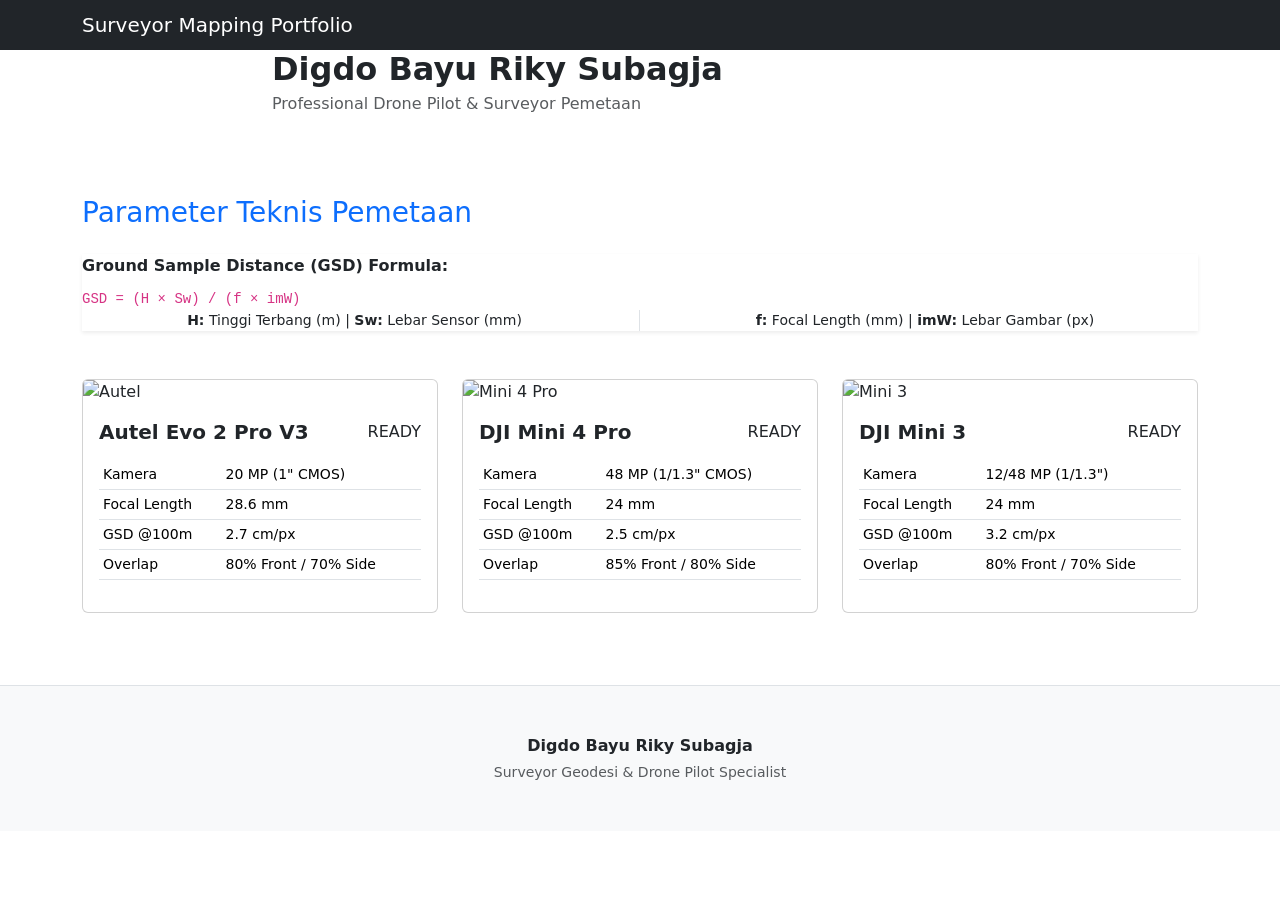
==== index.html @ f482e3e6 "Update and rename tw.html to index.html" ====
<!DOCTYPE html>
<html lang="id">
<head>
    <meta charset="UTF-8">
    <meta name="viewport" content="width=device-width, initial-scale=1.0">
    <title>Inventory Drone - Digdo Bayu</title>
    <link href="https://cdn.jsdelivr.net/npm/bootstrap@5.3.0/dist/css/bootstrap.min.css" rel="stylesheet">
    <link rel="stylesheet" href="https://cdn.jsdelivr.net/symbols/line-awesome/1.3.0/css/line-awesome.min.css">
    <link rel="stylesheet" href="style.css">
</head>
<body>

<nav class="navbar navbar-dark bg-dark">
    <div class="container">
        <span class="navbar-brand mb-0 h1">Surveyor Mapping Portfolio</span>
    </div>
</nav>

<section class="profile-section">
    <div class="container text-center text-md-start">
        <div class="row align-items-center">
            <div class="col-md-2 d-flex justify-content-center">
                <div class="profile-icon">
                    <i class="la la-user-tie"></i>
                </div>
            </div>
            <div class="col-md-10">
                <h2 class="fw-bold mb-1">Digdo Bayu Riky Subagja</h2>
                <p class="text-muted mb-0">Professional Drone Pilot & Surveyor Pemetaan</p>
                <div class="mt-2">
                    <span class="badge badge-skill">Aerial Mapping</span>
                    <span class="badge badge-skill">Topography</span>
                    <span class="badge badge-skill">GIS Specialist</span>
                </div>
            </div>
        </div>
    </div>
</section>

<div class="container mt-5">
    <div class="row mb-5">
        <div class="col-12">
            <h3 class="mb-4 text-primary">Parameter Teknis Pemetaan</h3>
            <div class="formula-box shadow-sm">
                <p class="fw-bold mb-2">Ground Sample Distance (GSD) Formula:</p>
                
                
                
                <div class="formula-code">
                    <code>GSD = (H × Sw) / (f × imW)</code>
                </div>
                <div class="row small text-center">
                    <div class="col-md-6 border-end"><strong>H:</strong> Tinggi Terbang (m) | <strong>Sw:</strong> Lebar Sensor (mm)</div>
                    <div class="col-md-6"><strong>f:</strong> Focal Length (mm) | <strong>imW:</strong> Lebar Gambar (px)</div>
                </div>
            </div>
        </div>
    </div>

    <div class="row">
        <div class="col-md-6 col-lg-4 mb-4">
            <div class="card drone-card h-100">
                <img src="https://www.autelrobotics.com/upload/2022/09/28/3e52e59e0996841e06d99723528b7673.png" class="card-img-top drone-img" alt="Autel">
                <div class="card-body">
                    <div class="d-flex justify-content-between align-items-center mb-3">
                        <h5 class="fw-bold mb-0">Autel Evo 2 Pro V3</h5>
                        <span class="badge-ready">READY</span>
                    </div>
                    <table class="table table-sm small">
                        <tr><td>Kamera</td><td>20 MP (1" CMOS)</td></tr>
                        <tr><td>Focal Length</td><td>28.6 mm</td></tr>
                        <tr><td>GSD @100m</td><td>2.7 cm/px</td></tr>
                        <tr><td>Overlap</td><td>80% Front / 70% Side</td></tr>
                    </table>
                </div>
            </div>
        </div>

        <div class="col-md-6 col-lg-4 mb-4">
            <div class="card drone-card h-100">
                <img src="https://dji-official-fe.djicdn.com/cms/uploads/04918e90e72237078345155f41249b6b.png" class="card-img-top drone-img" alt="Mini 4 Pro">
                <div class="card-body">
                    <div class="d-flex justify-content-between align-items-center mb-3">
                        <h5 class="fw-bold mb-0">DJI Mini 4 Pro</h5>
                        <span class="badge-ready">READY</span>
                    </div>
                    <table class="table table-sm small">
                        <tr><td>Kamera</td><td>48 MP (1/1.3" CMOS)</td></tr>
                        <tr><td>Focal Length</td><td>24 mm</td></tr>
                        <tr><td>GSD @100m</td><td>2.5 cm/px</td></tr>
                        <tr><td>Overlap</td><td>85% Front / 80% Side</td></tr>
                    </table>
                </div>
            </div>
        </div>

        <div class="col-md-6 col-lg-4 mb-4">
            <div class="card drone-card h-100">
                <img src="https://dji-official-fe.djicdn.com/cms/uploads/f853a6c1130d20d757049405d45d0f1a.png" class="card-img-top drone-img" alt="Mini 3">
                <div class="card-body">
                    <div class="d-flex justify-content-between align-items-center mb-3">
                        <h5 class="fw-bold mb-0">DJI Mini 3</h5>
                        <span class="badge-ready">READY</span>
                    </div>
                    <table class="table table-sm small">
                        <tr><td>Kamera</td><td>12/48 MP (1/1.3")</td></tr>
                        <tr><td>Focal Length</td><td>24 mm</td></tr>
                        <tr><td>GSD @100m</td><td>3.2 cm/px</td></tr>
                        <tr><td>Overlap</td><td>80% Front / 70% Side</td></tr>
                    </table>
                </div>
            </div>
        </div>
    </div>
</div>

<footer class="text-center py-5 mt-5 border-top bg-light">
    <p class="mb-1 fw-bold text-dark">Digdo Bayu Riky Subagja</p>
    <p class="small text-muted mb-0">Surveyor Geodesi & Drone Pilot Specialist</p>
</footer>

</body>
</html>
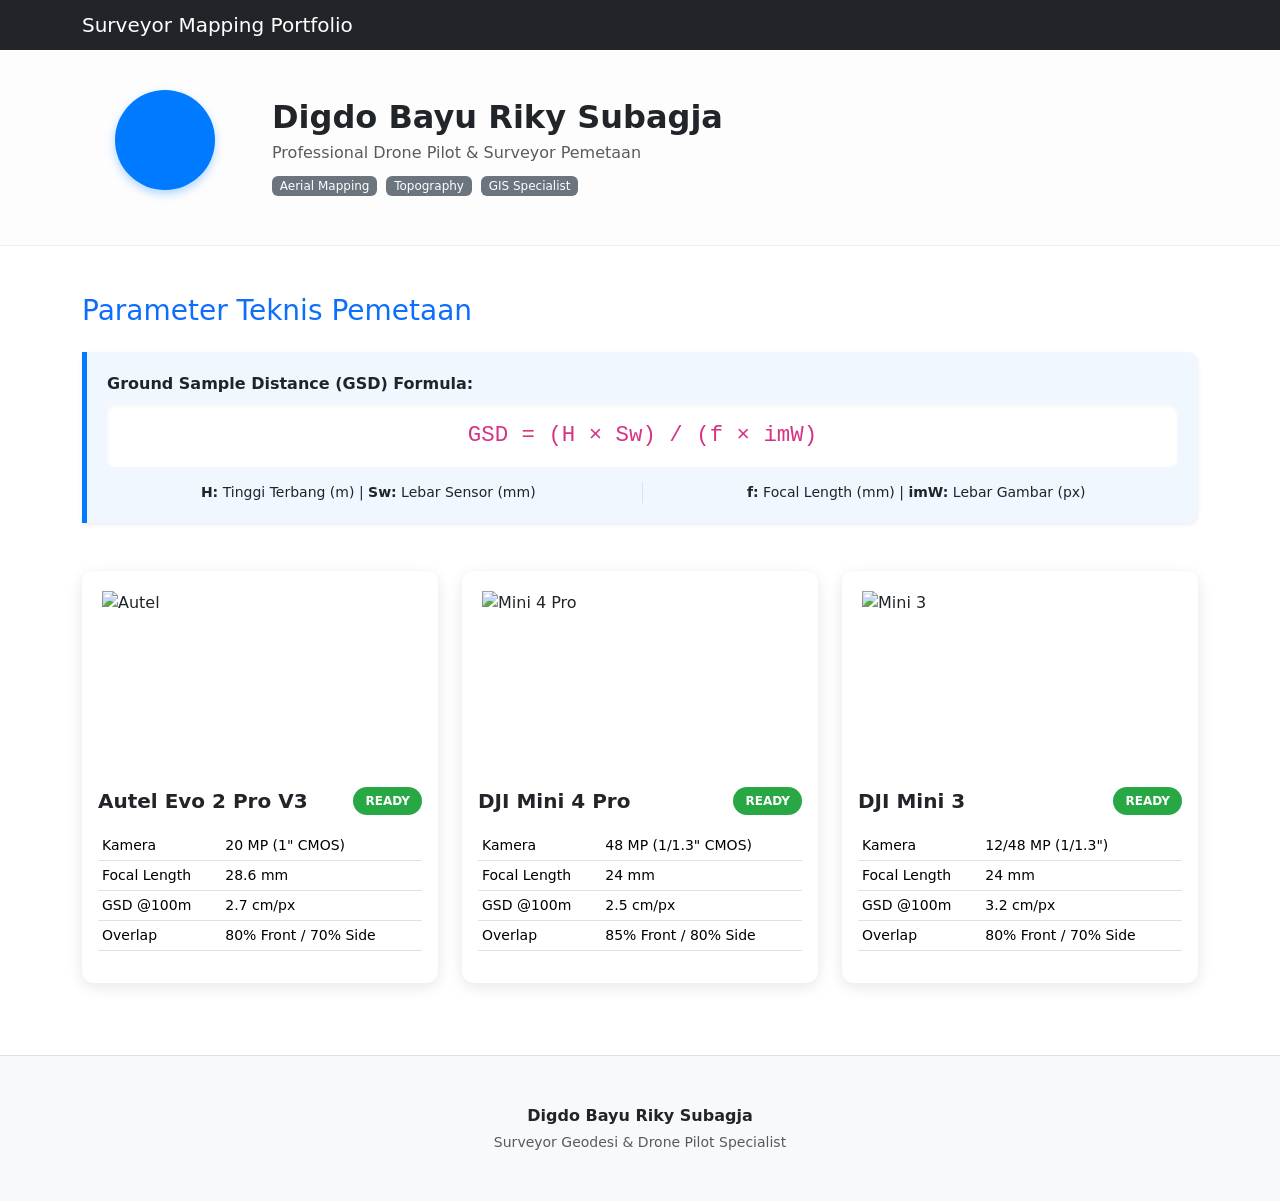
==== commit 1ad31676: "Update index.html" ====
--- a/index.html
+++ b/index.html
@@ -60,7 +60,7 @@
     <div class="row">
         <div class="col-md-6 col-lg-4 mb-4">
             <div class="card drone-card h-100">
-                <img src="https://www.autelrobotics.com/upload/2022/09/28/3e52e59e0996841e06d99723528b7673.png" class="card-img-top drone-img" alt="Autel">
+                <img src="https://lh3.googleusercontent.com/d/1zMFgp-fV4BJlzDoOBEc81m-rNoR0Uo1K" class="card-img-top drone-img" alt="Autel">
                 <div class="card-body">
                     <div class="d-flex justify-content-between align-items-center mb-3">
                         <h5 class="fw-bold mb-0">Autel Evo 2 Pro V3</h5>
@@ -78,7 +78,7 @@
 
         <div class="col-md-6 col-lg-4 mb-4">
             <div class="card drone-card h-100">
-                <img src="https://dji-official-fe.djicdn.com/cms/uploads/04918e90e72237078345155f41249b6b.png" class="card-img-top drone-img" alt="Mini 4 Pro">
+                <img src="https://lh3.googleusercontent.com/d/1L5bLSrfQDg_qd1tVdSqU0zSgm3ETyjmH" class="card-img-top drone-img" alt="Mini 4 Pro">
                 <div class="card-body">
                     <div class="d-flex justify-content-between align-items-center mb-3">
                         <h5 class="fw-bold mb-0">DJI Mini 4 Pro</h5>
@@ -96,7 +96,7 @@
 
         <div class="col-md-6 col-lg-4 mb-4">
             <div class="card drone-card h-100">
-                <img src="https://dji-official-fe.djicdn.com/cms/uploads/f853a6c1130d20d757049405d45d0f1a.png" class="card-img-top drone-img" alt="Mini 3">
+                <img src="https://lh3.googleusercontent.com/d/1iNEPipo8E_bA9l3FU5u0OFd4AMV7Y8YC" class="card-img-top drone-img" alt="Mini 3">
                 <div class="card-body">
                     <div class="d-flex justify-content-between align-items-center mb-3">
                         <h5 class="fw-bold mb-0">DJI Mini 3</h5>
@@ -121,3 +121,4 @@
 
 </body>
 </html>
+
--- a/style.css
+++ b/style.css
@@ -0,0 +1,81 @@
+/* Custom Styles for Portfolio Digdo */
+
+.profile-section {
+    background: #fdfdfd;
+    padding: 40px 0;
+    border-bottom: 1px solid #eee;
+}
+
+.profile-icon {
+    width: 100px;
+    height: 100px;
+    background: #007bff;
+    color: white;
+    border-radius: 50%;
+    display: flex;
+    align-items: center;
+    justify-content: center;
+    font-size: 50px;
+    margin-bottom: 15px;
+    box-shadow: 0 4px 10px rgba(0, 123, 255, 0.3);
+}
+
+.badge-skill {
+    background-color: #6c757d;
+    margin-right: 4px;
+    font-weight: 500;
+}
+
+.drone-card {
+    transition: transform 0.3s ease;
+    border: none;
+    box-shadow: 0 4px 15px rgba(0, 0, 0, 0.1);
+    overflow: hidden;
+    border-radius: 12px;
+}
+
+.drone-card:hover {
+    transform: translateY(-5px);
+    box-shadow: 0 8px 25px rgba(0, 0, 0, 0.15);
+}
+
+.drone-img {
+    height: 200px;
+    object-fit: contain;
+    padding: 20px;
+    background: #fff;
+}
+
+.badge-ready {
+    background-color: #28a745;
+    color: white;
+    padding: 5px 12px;
+    border-radius: 20px;
+    font-size: 0.75rem;
+    font-weight: bold;
+}
+
+.formula-box {
+    background-color: #f0f7ff;
+    border-left: 5px solid #007bff;
+    padding: 20px;
+    border-radius: 0 10px 10px 0;
+}
+
+.formula-code {
+    background: white;
+    padding: 15px;
+    border-radius: 8px;
+    margin-bottom: 15px;
+    text-align: center;
+    box-shadow: inset 0 2px 4px rgba(0,0,0,0.05);
+}
+
+.formula-code code {
+    font-size: 1.4rem;
+    color: #d63384;
+}
+
+footer {
+    background-color: #f8f9fa;
+}
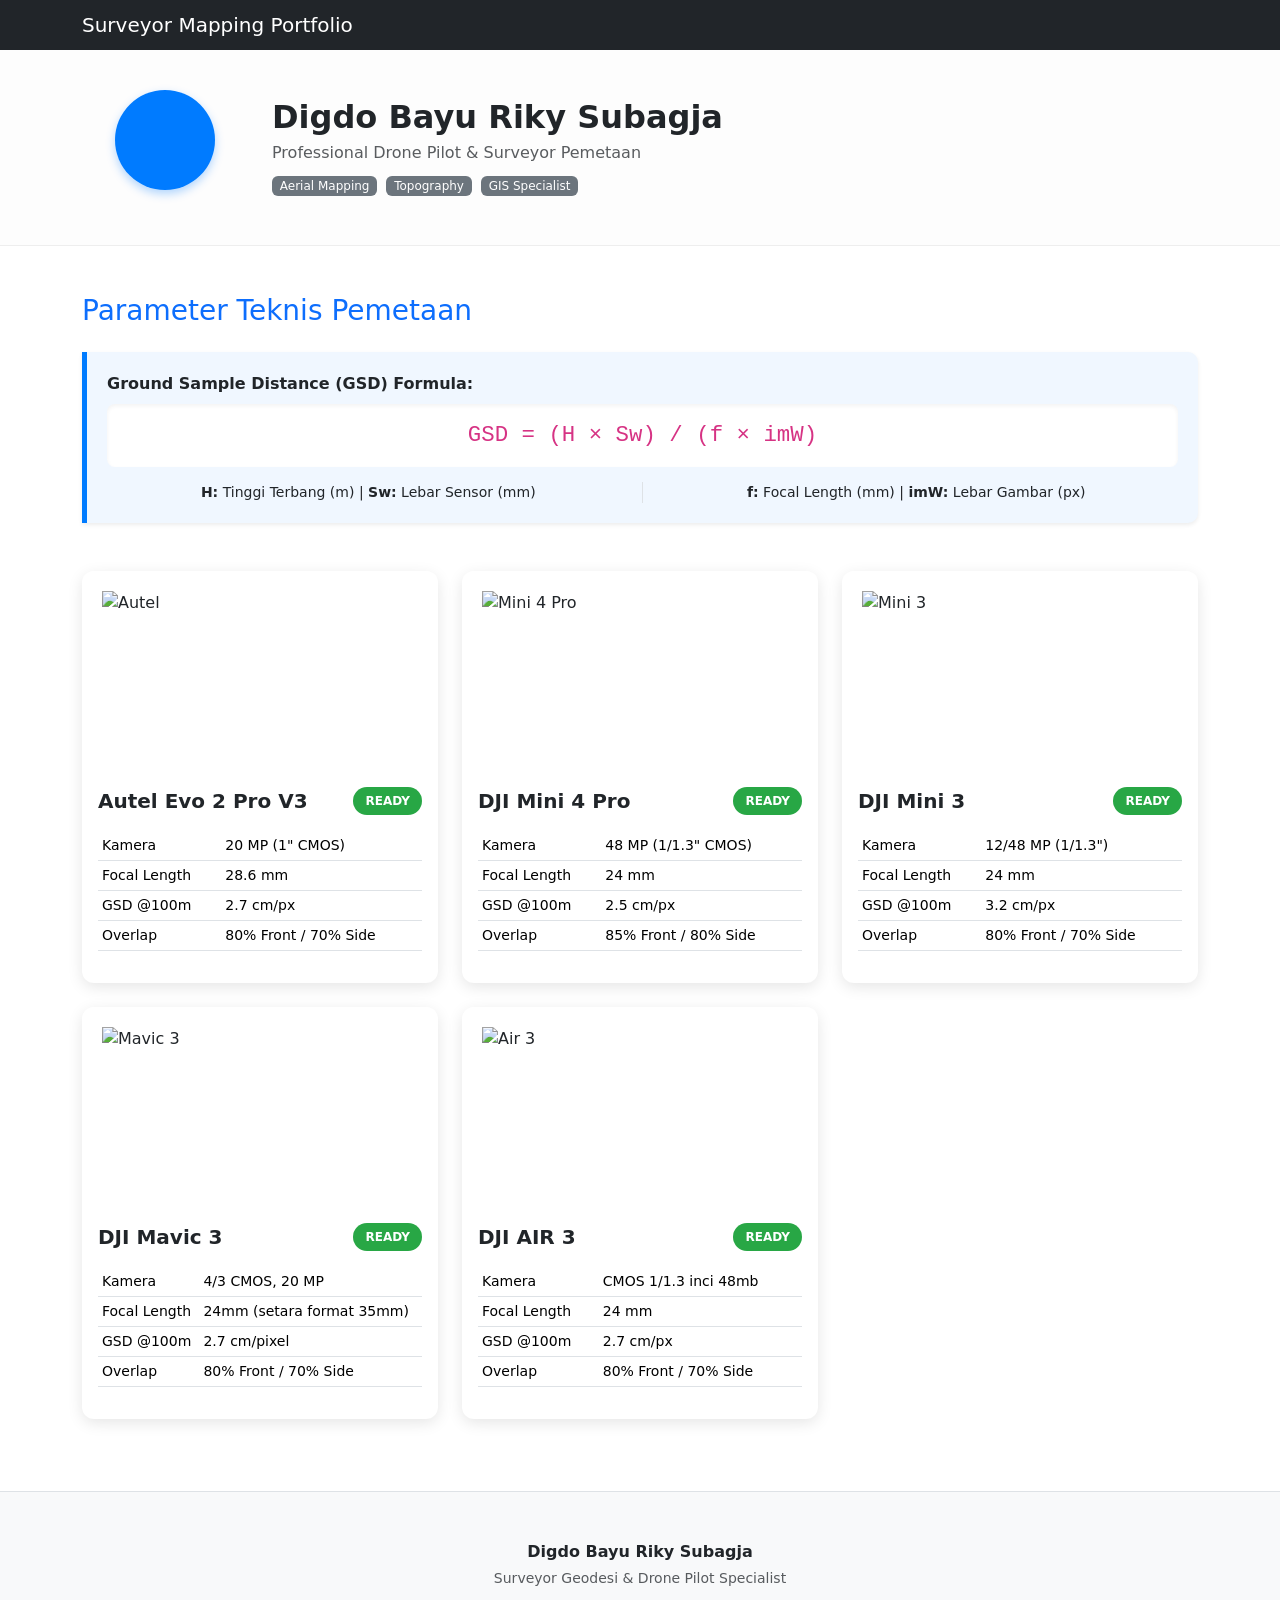
==== commit 132449b6: "Update index.html" ====
--- a/index.html
+++ b/index.html
@@ -111,6 +111,43 @@
                 </div>
             </div>
         </div>
+        
+        <div class="col-md-6 col-lg-4 mb-4">
+            <div class="card drone-card h-100">
+                <img src="https://lh3.googleusercontent.com/d/1CZ-gqipIjahOQg_LvwRkh_gfGS9zuAlq" class="card-img-top drone-img" alt="Mavic 3">
+                <div class="card-body">
+                    <div class="d-flex justify-content-between align-items-center mb-3">
+                        <h5 class="fw-bold mb-0">DJI Mavic 3</h5>
+                        <span class="badge-ready">READY</span>
+                    </div>
+                    <table class="table table-sm small">
+                        <tr><td>Kamera</td><td>4/3 CMOS, 20 MP</td></tr>
+                        <tr><td>Focal Length</td><td>24mm (setara format 35mm)</td></tr>
+                        <tr><td>GSD @100m</td><td>2.7 cm/pixel</td></tr>
+                        <tr><td>Overlap</td><td>80% Front / 70% Side</td></tr>
+                    </table>
+                </div>
+            </div>
+        </div>
+        
+        <div class="col-md-6 col-lg-4 mb-4">
+            <div class="card drone-card h-100">
+                <img src="https://lh3.googleusercontent.com/d/1RePFhP8qxR0u-v9MFrcSCTZEaVSnKW5q" class="card-img-top drone-img" alt="Air 3">
+                <div class="card-body">
+                    <div class="d-flex justify-content-between align-items-center mb-3">
+                        <h5 class="fw-bold mb-0">DJI AIR 3</h5>
+                        <span class="badge-ready">READY</span>
+                    </div>
+                    <table class="table table-sm small">
+                        <tr><td>Kamera</td><td>CMOS 1/1.3 inci 48mb </td></tr>
+                        <tr><td>Focal Length</td><td>24 mm</td></tr>
+                        <tr><td>GSD @100m</td><td>2.7 cm/px</td></tr>
+                        <tr><td>Overlap</td><td>80% Front / 70% Side</td></tr>
+                    </table>
+                </div>
+            </div>
+        </div>
+        
     </div>
 </div>
 
@@ -122,3 +159,4 @@
 </body>
 </html>
 
+
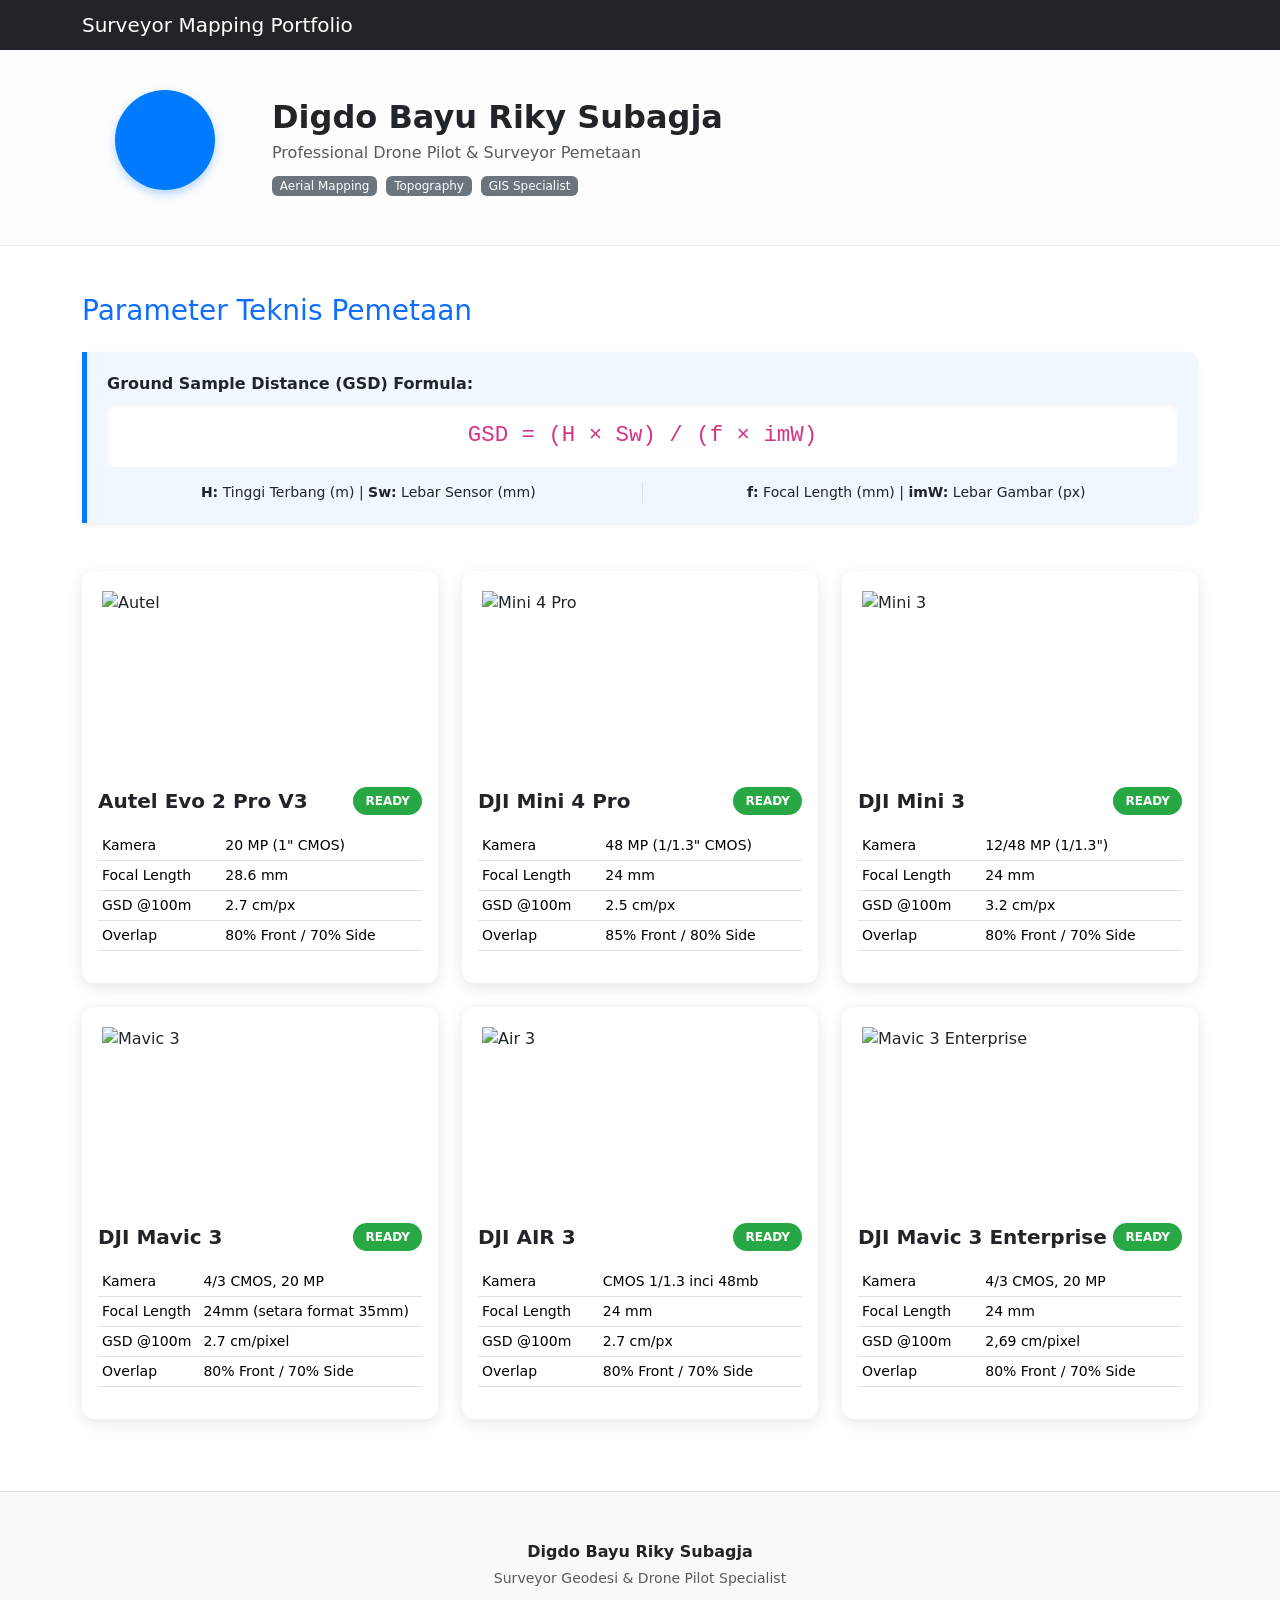
==== commit 8d2b05f7: "Update index.html" ====
--- a/index.html
+++ b/index.html
@@ -148,6 +148,25 @@
             </div>
         </div>
         
+           <div class="col-md-6 col-lg-4 mb-4">
+            <div class="card drone-card h-100">
+                <img src="https://lh3.googleusercontent.com/u/0/d/14weuhJgTP8LAgvr22FJ5slL1feh8JySq" class="card-img-top drone-img" alt="Mavic 3 Enterprise">
+                <div class="card-body">
+                    <div class="d-flex justify-content-between align-items-center mb-3">
+                        <h5 class="fw-bold mb-0">DJI Mavic 3 Enterprise</h5>
+                        <span class="badge-ready">READY</span>
+                    </div>
+                    <table class="table table-sm small">
+                        <tr><td>Kamera</td><td>4/3 CMOS, 20 MP</td></tr>
+                        <tr><td>Focal Length</td><td>24 mm</td></tr>
+                        <tr><td>GSD @100m</td><td>2,69 cm/pixel </td></tr>
+                        <tr><td>Overlap</td><td>80% Front / 70% Side</td></tr>
+                    </table>
+                </div>
+            </div>
+        </div>
+        
+        
     </div>
 </div>
 
@@ -160,3 +179,4 @@
 </html>
 
 
+
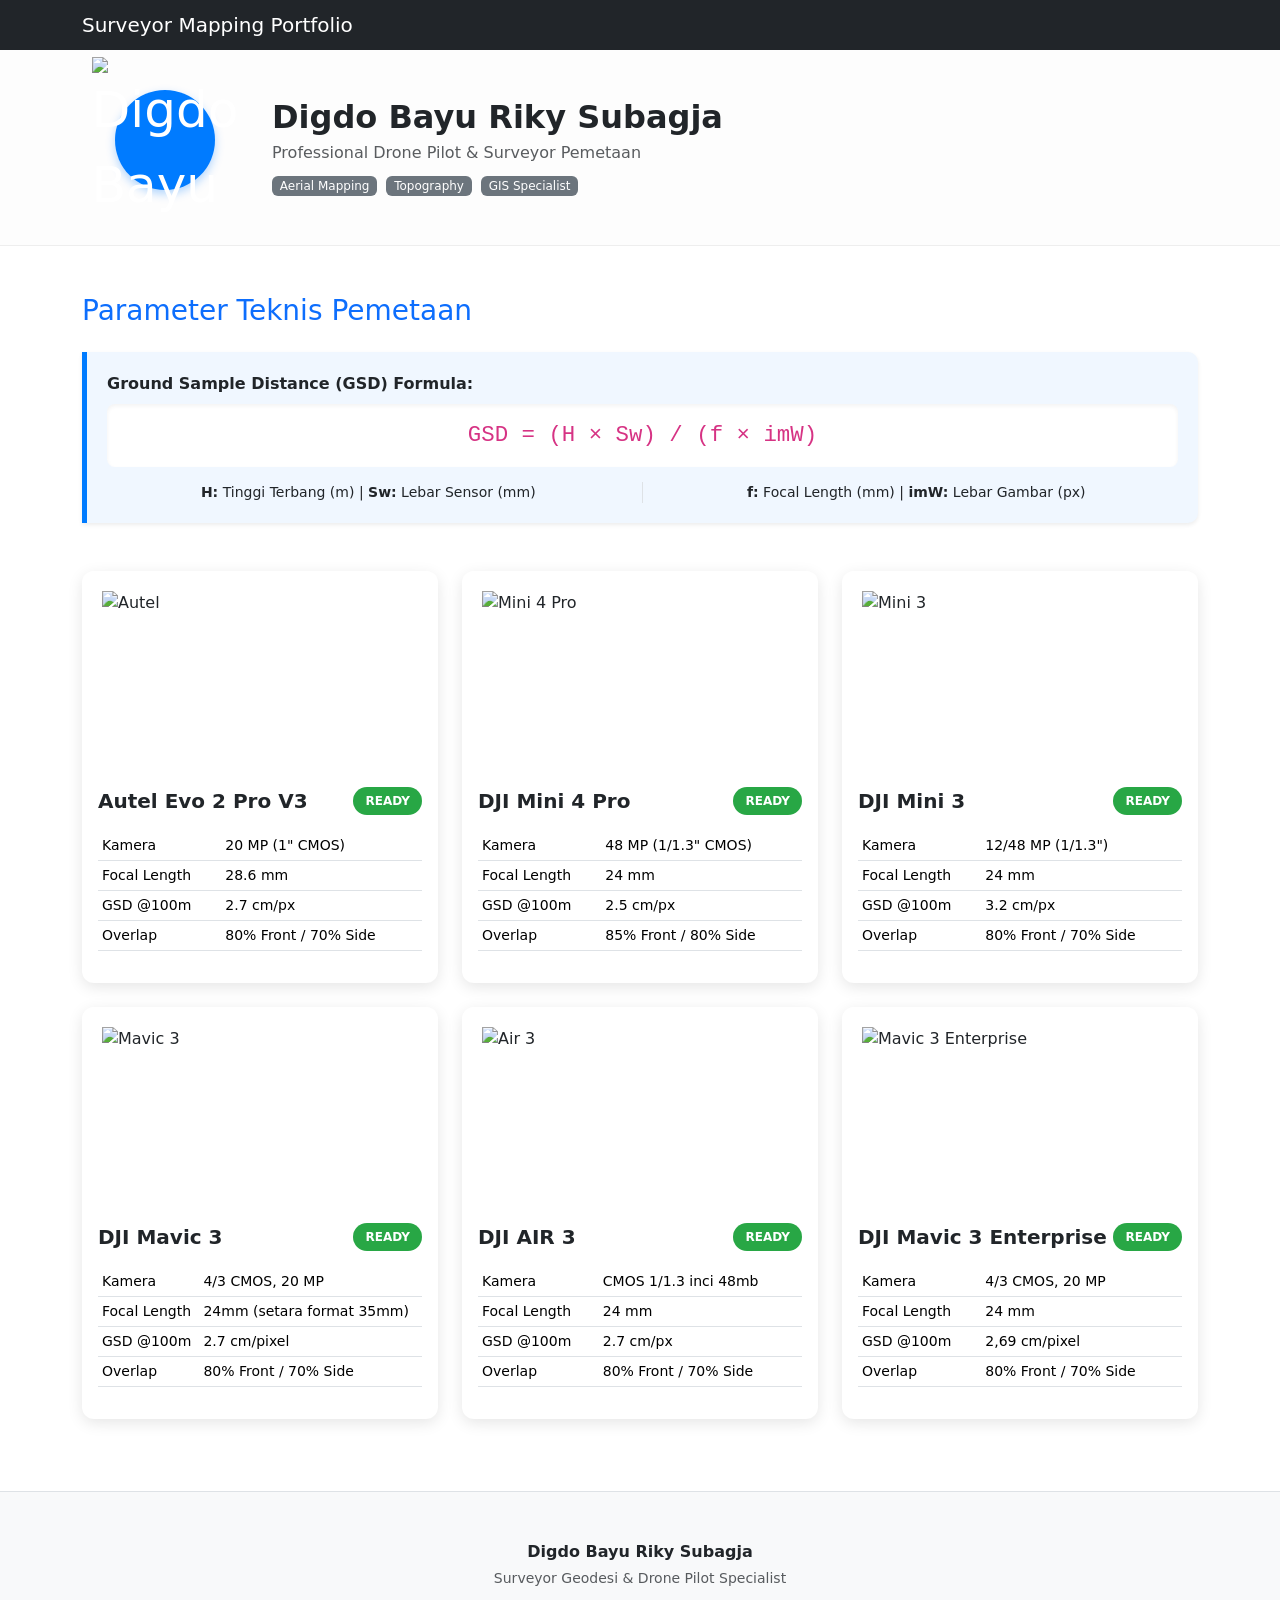
==== commit 27690d38: "Update index.html" ====
--- a/index.html
+++ b/index.html
@@ -21,7 +21,7 @@
         <div class="row align-items-center">
             <div class="col-md-2 d-flex justify-content-center">
                 <div class="profile-icon">
-                    <i class="la la-user-tie"></i>
+                    <img src="https://lh3.googleusercontent.com/d/10gBYPn_VnTzahaNj7jnKkyR1c14qMH8T" alt="Digdo Bayu" class="profile-img">
                 </div>
             </div>
             <div class="col-md-10">
@@ -180,3 +180,4 @@
 
 
 
+
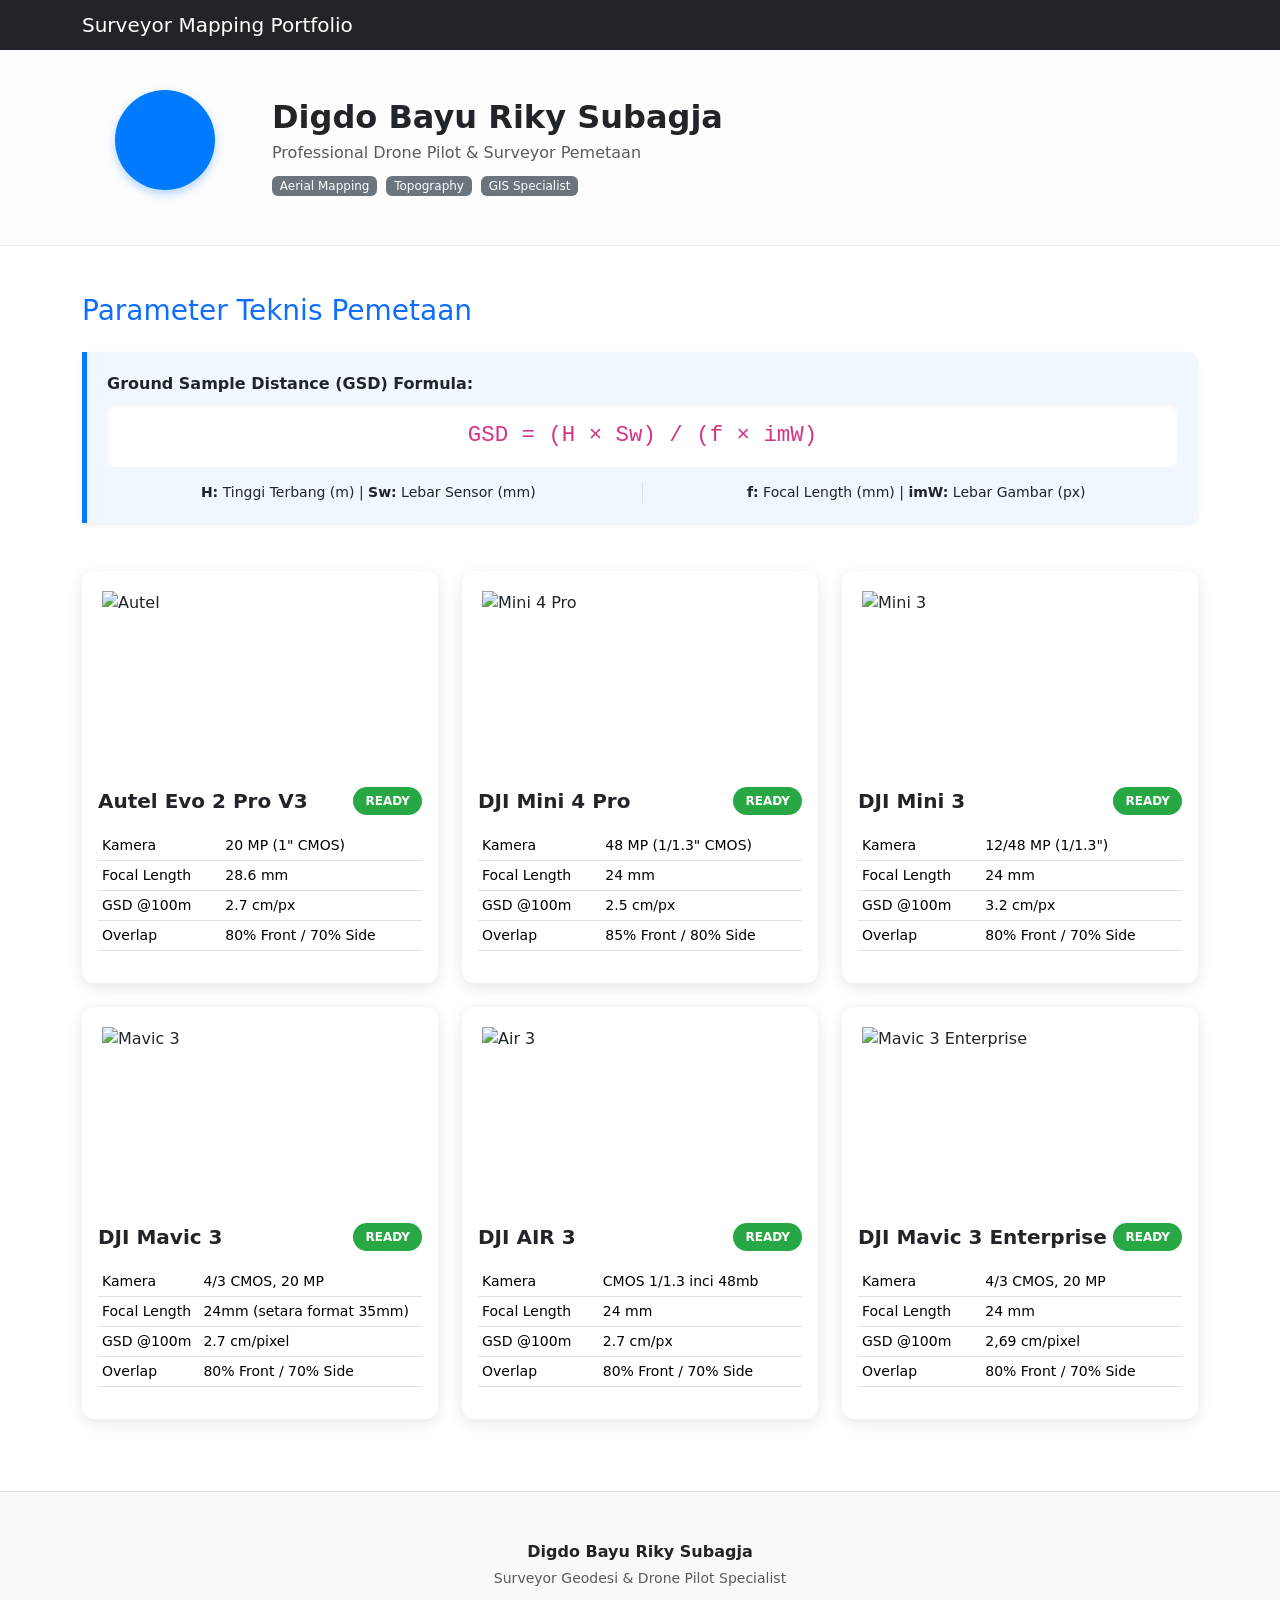
==== commit 6772652e: "Update index.html" ====
--- a/index.html
+++ b/index.html
@@ -21,7 +21,7 @@
         <div class="row align-items-center">
             <div class="col-md-2 d-flex justify-content-center">
                 <div class="profile-icon">
-                    <img src="https://lh3.googleusercontent.com/d/10gBYPn_VnTzahaNj7jnKkyR1c14qMH8T" alt="Digdo Bayu" class="profile-img">
+                    <i class="fa-solid fa-graduation-cap"></i>
                 </div>
             </div>
             <div class="col-md-10">
@@ -181,3 +181,4 @@
 
 
 
+
